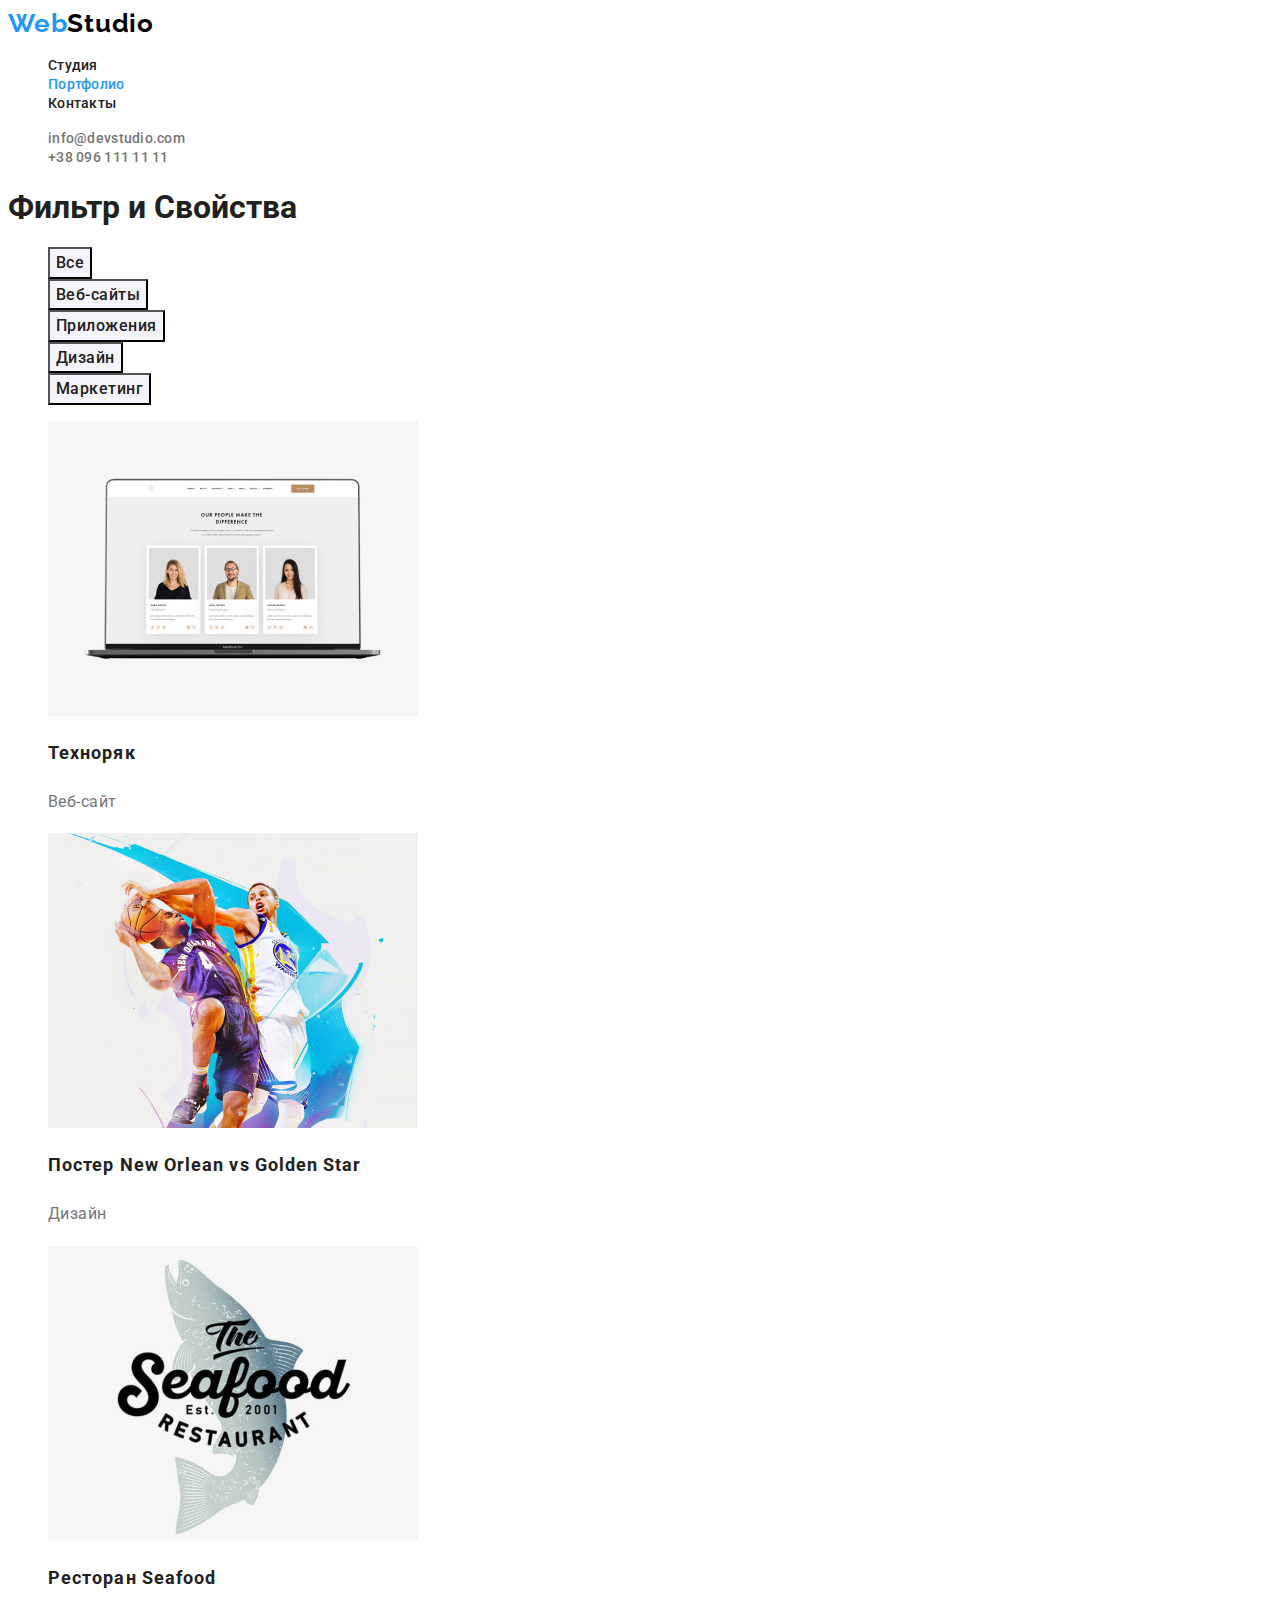
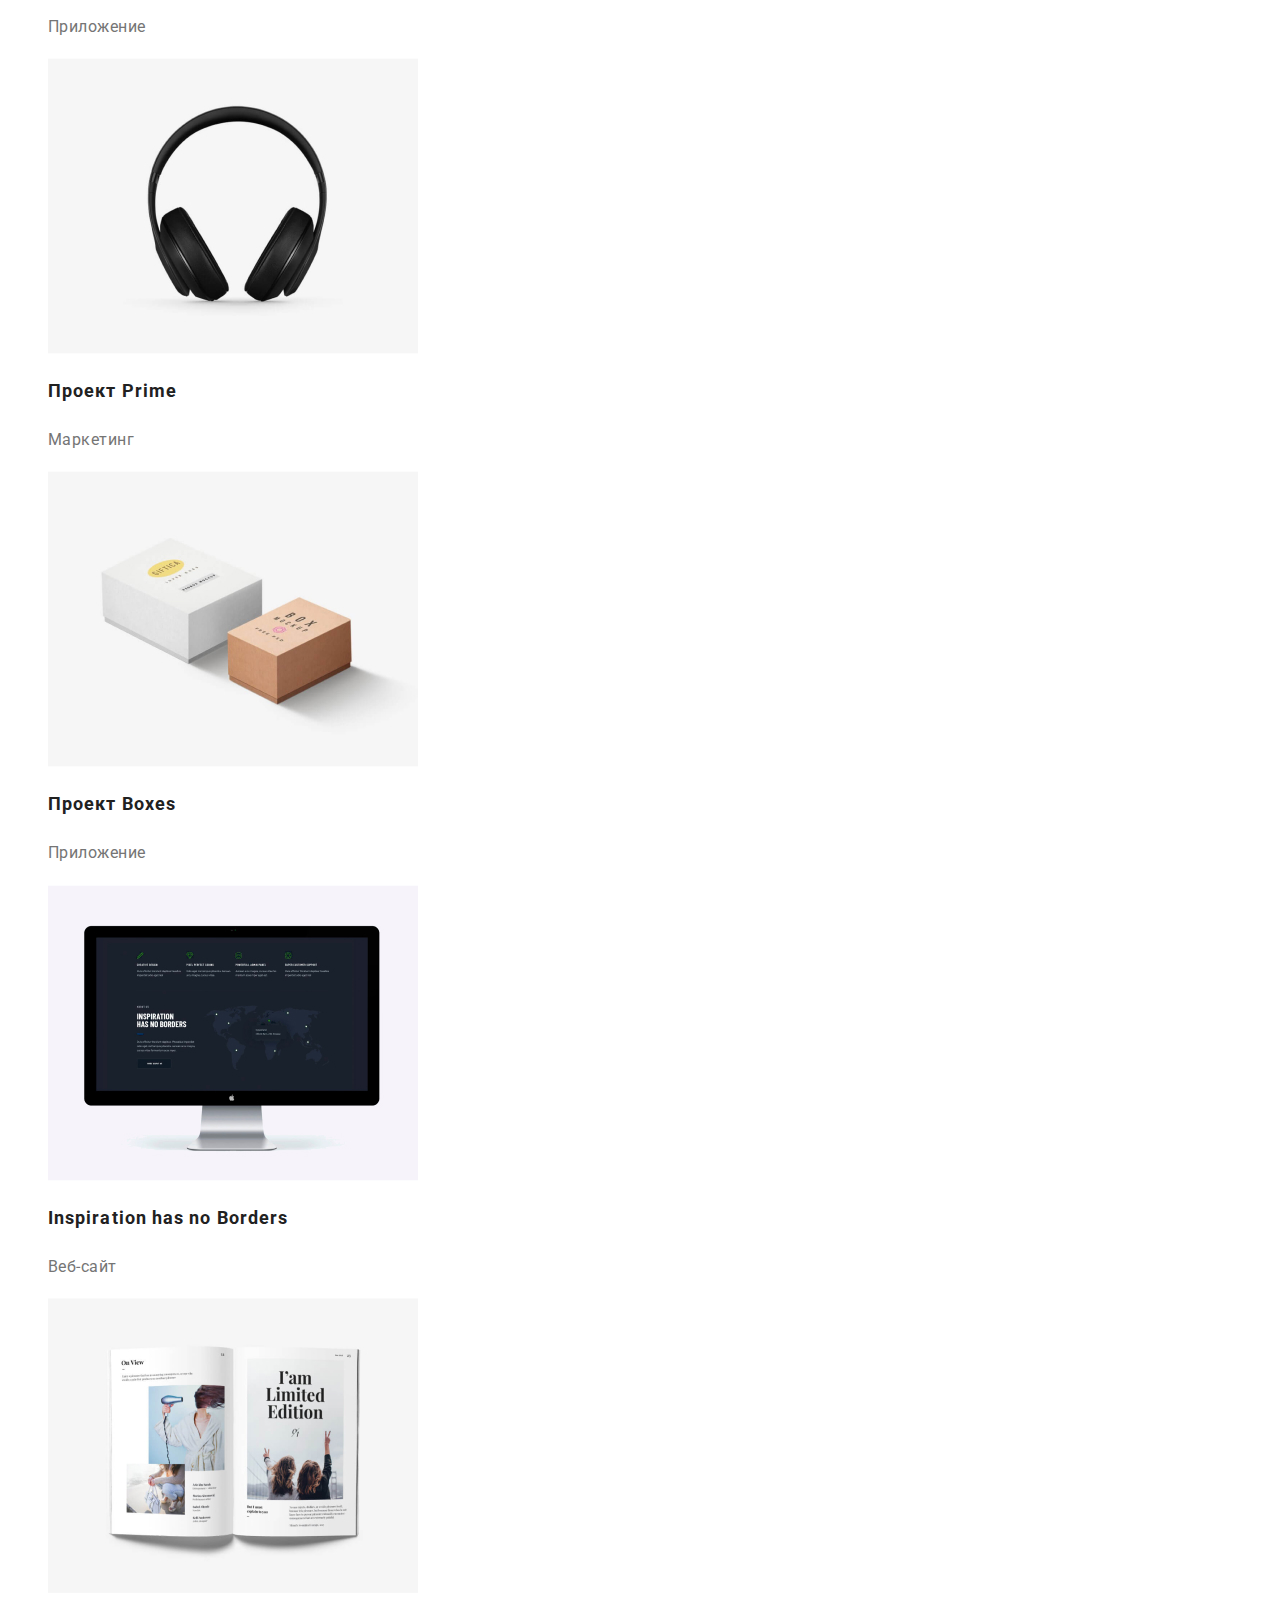
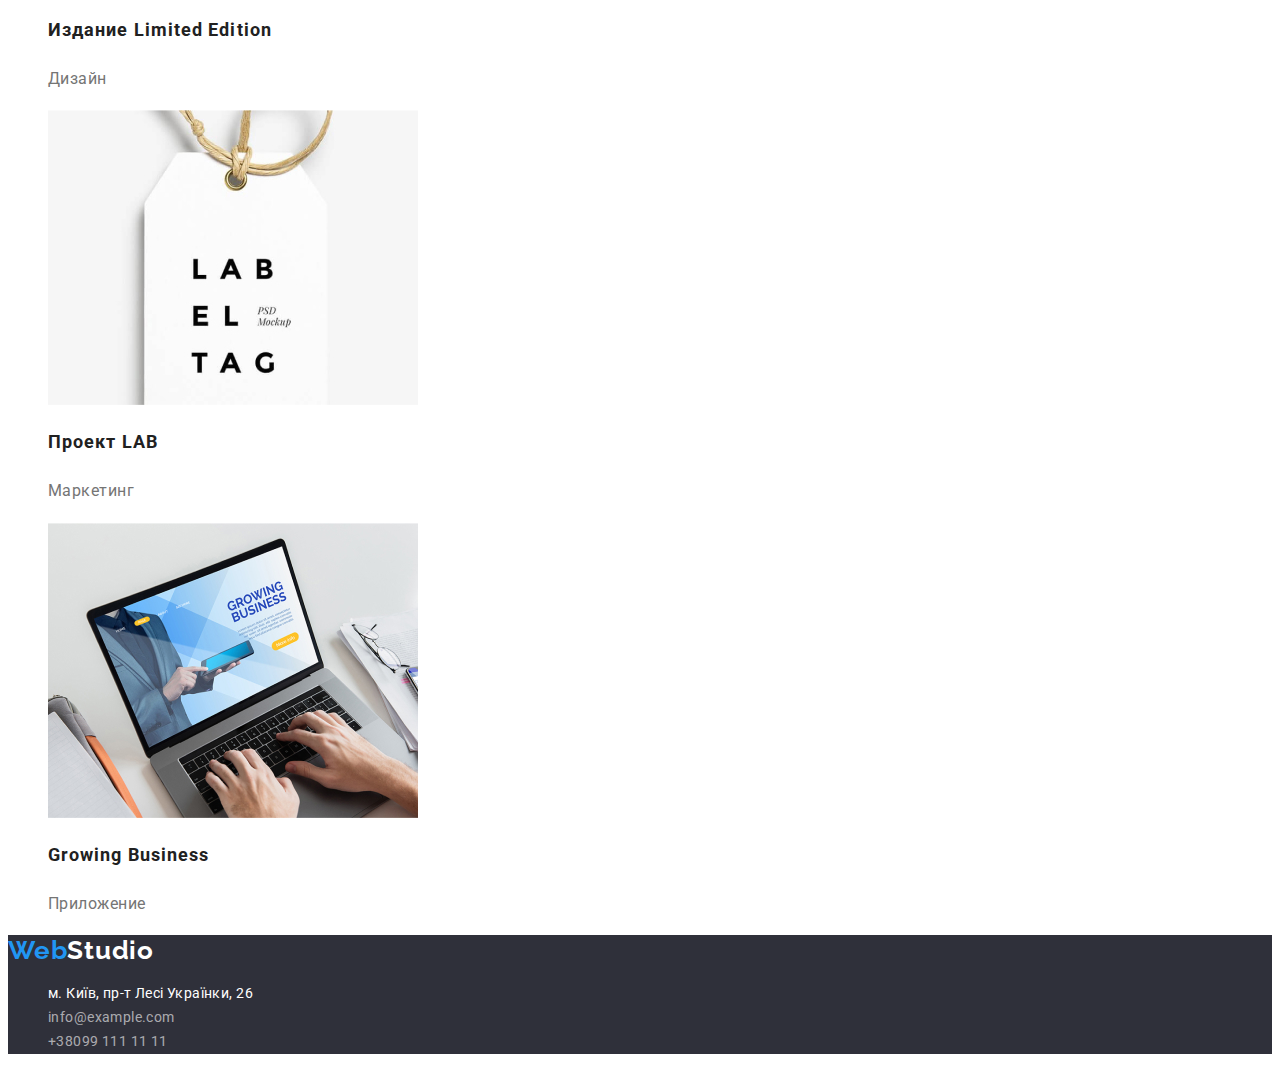
==== portfolio.html @ 3514879c "new" ====
<!DOCTYPE html>
<html lang="ru">

<head>
    <meta charset="UTF-8">
    <meta http-equiv="X-UA-Compatible" content="IE=edge">
    <meta name="viewport" content="width=device-width, initial-scale=1.0">
    <title>Document</title>
    <link rel="preconnect" href="https://fonts.googleapis.com">
    <link rel="preconnect" href="https://fonts.gstatic.com" crossorigin>
    <link href="https://fonts.googleapis.com/css2?family=Raleway:wght@700&family=Roboto:wght@400;500;700;900&display=swap"
        rel="stylesheet">
    <link rel="stylesheet" href="./css/styles.css">
</head>

<body class="bodypage">


    <!-- Хедер -->


    <header class="header">

        <nav class="header-navigation">

            <a href="./index.html" class="header-logo"><span class="header-word">Web</span>Studio</a>

            <ul class="header-list">

                <li class="header-item">
                    <a href="./index.html">Студия</a>
                </li>

                <li class="header-item">
                    <a href="./portfolio.html" class="current">Портфолио</a>
                </li>

                <li class="header-item">
                    <a href="">Контакты</a>
                </li>
            </ul>
        </nav>

        <ul class="header-contact-list">

            <li class="header-contact-item"><a href="info@devstudio.com">info@devstudio.com</a>
            </li>

            <li class="header-contact-item"><a href="+380961111111">+38 096 111 11 11</a>
            </li>
        </ul>
    </header>


    <!-- Мэйн -->

    <main>


        <!-- Мэйн фильтр -->


        <section class="section">

            <h1 class="section-title">Фильтр и Свойства</h1>

            <ul>
                <li>
                    <button type="button" class="btn-secondary">Все</button>
                </li>
                <li>
                    <button type="button" class="btn-secondary">Веб-сайты</button>
                </li>
                <li>
                    <button type="button" class="btn-secondary">Приложения</button>
                </li>
                <li>
                    <button type="button" class="btn-secondary">Дизайн</button>
                </li>
                <li>
                    <button type="button" class="btn-secondary">Маркетинг</button>
                </li>
            </ul>



            <!-- Примеры работ -->


            <ul class="section-list">

                <li class="section-item">
                    <img src="images/техноряк.jpg" alt="ноутбук с примером работы" width=370>

                    <h2 class="section-title">Техноряк</h2>
                    <p class="section-paragraph">Веб-сайт</p>
                </li>

                <li class="section-item">
                    <img src="images/постер.jpg" alt="постер с баскетбольной командой" width=370>

                    <h2 class="section-title">Постер New Orlean vs Golden Star</h2>
                    <p class="section-paragraph">Дизайн</p>

                </li>

                <li class="section-item">
                    <img src="images/ресторан.jpg" alt="логотип ресторану" width=370>

                    <h2 class="section-title">Ресторан Seafood</h2>
                    <p class="section-paragraph">Приложение</p>

                </li>

                <li class="section-item">
                    <img src="images/проект-прайм.jpg" alt="наушники" width=370>

                    <h2 class="section-title">Проект Prime</h2>
                    <p class="section-paragraph">Маркетинг</p>

                </li>

                <li class="section-item">
                    <img src="images/боксеc.jpg" alt="коробки" width=370>

                    <h2 class="section-title">Проект Boxes</h2>
                    <p class="section-paragraph">Приложение</p>

                </li>

                <li class="section-item">
                    <img src="images/img.jpg" alt="монитор" width=370>

                    <h2 class="section-title">Inspiration has no Borders</h2>
                    <p class="section-paragraph">Веб-сайт</p>

                </li>

                <li class="section-item">
                    <img src="images/видання.jpg" alt="журнал" width=370>

                    <h2 class="section-title">Издание Limited Edition</h2>
                    <p class="section-paragraph">Дизайн</p>

                </li>

                <li class="section-item">
                    <img src="images/лаб.jpg" alt="бирка" width=370>

                    <h2 class="section-title">Проект LAB</h2>
                    <p class="section-paragraph">Маркетинг</p>

                </li>

                <li class="section-item">
                    <img src="images/гроун-бизнес.jpg" alt="ноутбук" width=370>

                    <h2 class="section-title">Growing Business</h2>
                    <p class="section-paragraph">Приложение</p>

                </li>

            </ul>
        </section>

    </main>

    <!-- Футер -->

    <footer class="footer">
    
        <a href="./index.html" class="footer-logo"><span class="footer-word">Web</span>Studio</a>
    
        <address>
    
            <ul class="footer-list">
    
                <li class="footer-item"><a
                        href="https://www.google.com.ua/maps/place/%D0%B1%D1%83%D0%BB.+%D0%9B%D0%B5%D1%81%D0%B8+%D0%A3%D0%BA%D1%80%D0%B0%D0%B8%D0%BD%D0%BA%D0%B8,+26,+%D0%9A%D0%B8%D0%B5%D0%B2,+02000/@50.4265807,30.5383858,17z/data=!3m1!4b1!4"
                        class="address" target="_blank" rel="noopener noreferrer">м. Київ, пр-т Лесі Українки, 26</a>
    
                <li class="footer-item"><a href="info@example.com" class="link">info@example.com</a></li>
    
                <li class="footer-item"><a href="+380991111111" class="link">+38099 111 11 11</a></li>
            </ul>
        </address>
    </footer>
</body>

</html>
---- css/styles.css ----
:root {
    --primary-text-color: #212121;
    --secondary-text-color: #757575;
    --additional-text-color: #2196F3;
    --white-tex-color: #FFFFFF;
}

/* index.html */
.bodypage {
    background-color: var(--white-tex-color);
    font-family: Roboto, sans-serif;
}

ul {
    list-style: none;
}

/* header */

.header-logo {
    color: #000000;
    font-family: Raleway, sans-serif;
    font-weight: 700;
    font-size: 26px;
    line-height: 1.2;
    letter-spacing: 0.03em;
    text-decoration: none;
}

.header-word {
    color: var(--additional-text-color);
}

.header-list a {
    color: var(--primary-text-color);
    font-weight: 500;
    font-size: 14px;
    line-height: 1.14;
    letter-spacing: 0.02em;
    text-decoration: none;
}

.header-list a:hover,
.header-list a:focus {
    color: var(--additional-text-color);
}

.header-list a.current {
    color: var(--additional-text-color);
}

.header-contact-item a {
    color: var(--secondary-text-color);
    font-weight: 500;
    font-size: 14px;
    line-height: 1.14;
    letter-spacing: 0.02em;
    text-decoration: none;
}

.header-contact-item a:hover,
.header-contact-item a:focus {
    color: var(--additional-text-color);
}

/* main */
/* main hero */
.hero {
    color: var(--white-tex-color);
    background-color: #2F303A;
}

.hero-title  {
    font-weight: 900;
    font-size: 44px;
    line-height: 1.4;
    text-align: center;
    letter-spacing: 0.06em;
    text-transform: uppercase;
}

.btn-primary {
    color: var(--white-tex-color);
    background-color: var(--additional-text-color);
    font-family: inherit;
    font-weight: 700;
    font-size: 16px;
    line-height: 1.9;
    letter-spacing: 0.06em;
    cursor: pointer;
}

/* наши достоинства */

.section-title {
    color: var(--primary-text-color);
}

.features .title {
    color: var(--primary-text-color);
    font-weight: 700;
    font-size: 14px;
    line-height: 1.14;
    letter-spacing: 0.03em;
    text-transform: uppercase;
}
.features-list .features-title {
    color: var(--primary-text-color);
    font-weight: 700;
    font-size: 14px;
    line-height: 1.17;
    letter-spacing: 0.03em;
}

.features-list .features-paragraph {
    color: var(--secondary-text-color);
    font-weight: 400;
    font-size: 14px;
    line-height: 1.7;
    letter-spacing: 0.03em;
}

/* что мы делаем */

.job-title {
    color: var(--primary-text-color);
    font-weight: 700;
    font-size: 36px;
    line-height: 1.17;
    text-align: center;
    letter-spacing: 0.03em;
}

/* наша команда */

.section.background {
    background-color: #F5F4FA;
}

.team-title {
    color: var(--primary-text-color);
    font-weight: 700;
    font-size: 36px;
    line-height: 1.17;
    text-align: center;
    letter-spacing: 0.03em;
}

.team-list {
    color: var(--primary-text-color);
    font-weight: 700;
    font-size: 36px;
    line-height: 1.17;
    letter-spacing: 0.03em;
}

.team-list .team-second-title {
color: var(--primary-text-color);
    font-weight: 500;
    font-size: 16px;
    line-height: 1.9;
    text-align: center;
    letter-spacing: 0.03em;
}


.team-list .team-paragraph {
    color: var(--secondary-text-color);
    font-weight: 400;
    font-size: 16px;
    line-height: 1.9;
    text-align: center;
    letter-spacing: 0.03em;
}

/* футер */

.footer-background {
    background-color: #2F303A;
}

.footer-logo {
    color: var(--white-tex-color);
    font-family: Raleway, sans-serif;
    font-weight: 700;
    font-size: 26px;
    line-height: 1.2;
    letter-spacing: 0.03em;
    text-decoration: none;
}

.footer-word {
    color: var(--additional-text-color)
}

.footer-list .adress {
    color: var(--white-tex-color);
    font-style: normal;
    font-weight: 400;
    font-size: 14px;
    line-height: 1.7;
    letter-spacing: 0.03em;
    text-decoration: none;
}

.footer-list .link {
    color: rgba(255, 255, 255, 0.6);
    font-style: normal;
    font-weight: 400;
    font-size: 14px;
    line-height: 1.7;
    letter-spacing: 0.03em;
    text-decoration: none;
}

.footer-list a:hover,
.footer-list a:focus {
    color: var(--additional-text-color);
}


/* Portfolio.html */

/* мейн портфолио */

.btn-secondary {
    color: var(--primary-text-color);
    background-color: #F5F4FA;
    font-family: inherit;
    font-weight: 500;
    font-size: 16px;
    line-height: 1.6;
    text-align: center;
    letter-spacing: 0.03em;
    cursor: pointer;
}

.btn-secondary:hover,
.btn-secondary:focus {
    color: var(--white-tex-color);
    background-color: var(--additional-text-color);
}

.section-list .section-title {
    color: var(--primary-text-color);
    font-weight: 700;
    font-size: 18px;
    line-height: 2;
    letter-spacing: 0.06em;
}

.section-list .section-paragraph {
    color: var(--secondary-text-color);
    font-weight: 400;
    font-size: 16px;
    line-height: 1.9;
    letter-spacing: 0.03em;
}

/* футер */

.footer {
    background-color: #2F303A;
}

.footer-logo {
    color:var(--white-tex-color);
    font-family: Raleway, sans-serif;
    font-weight: 700;
    font-size: 26px;
    line-height: 1.2;
    letter-spacing: 0.03em;
    text-decoration: none;
}

.footer-word {
    color: var(--additional-text-color)
}

.footer-list .address {
    color:#FFFFFF;
    font-style: normal;
    font-weight: 400;
    font-size: 14px;
    line-height: 1.7;
    letter-spacing: 0.03em;
    text-decoration: none;
}

.footer-list .link {
    color:#rgba(255, 255, 255, 0.6);
    font-style: normal;
    font-weight: 400;
    font-size: 14px;
    line-height: 1.7;
    letter-spacing: 0.03em;
    text}

.footer-list a:hover,
.footer-list a:focus {
    color: var(--additional-text-color);
}
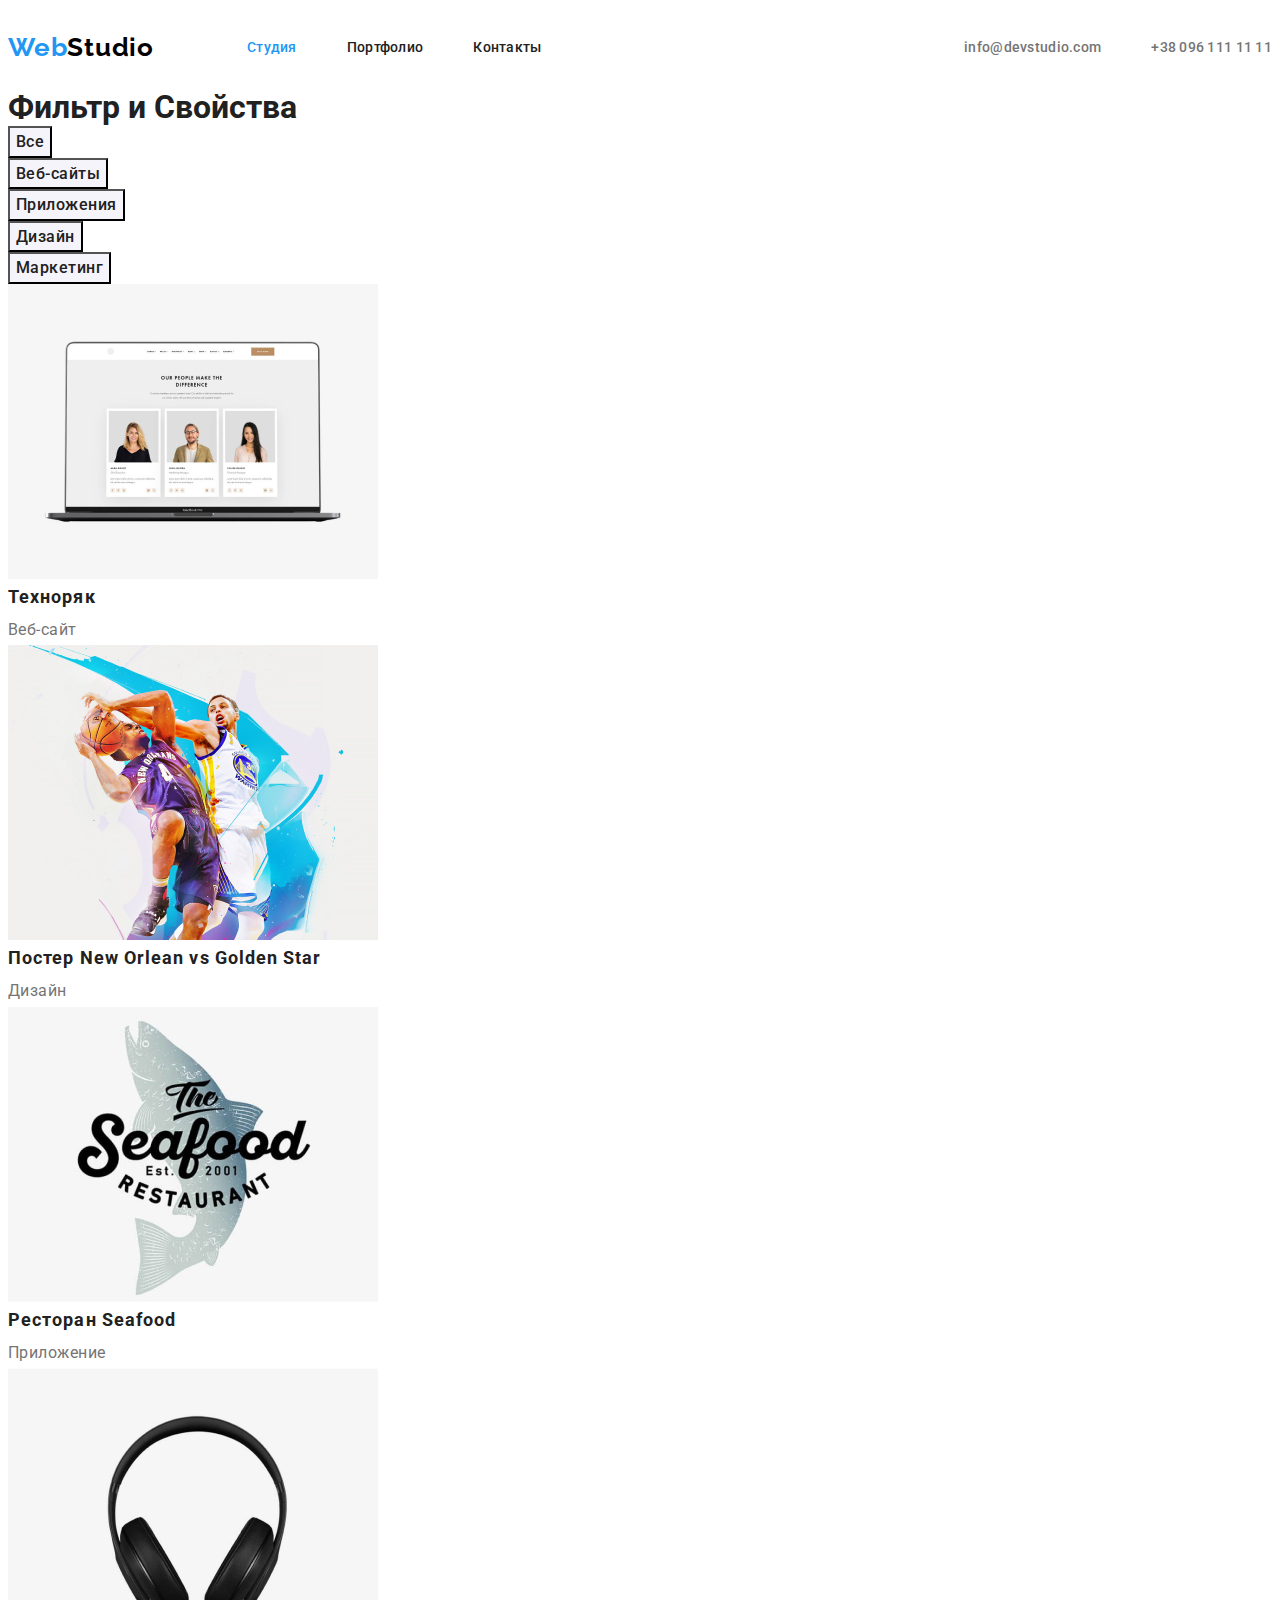
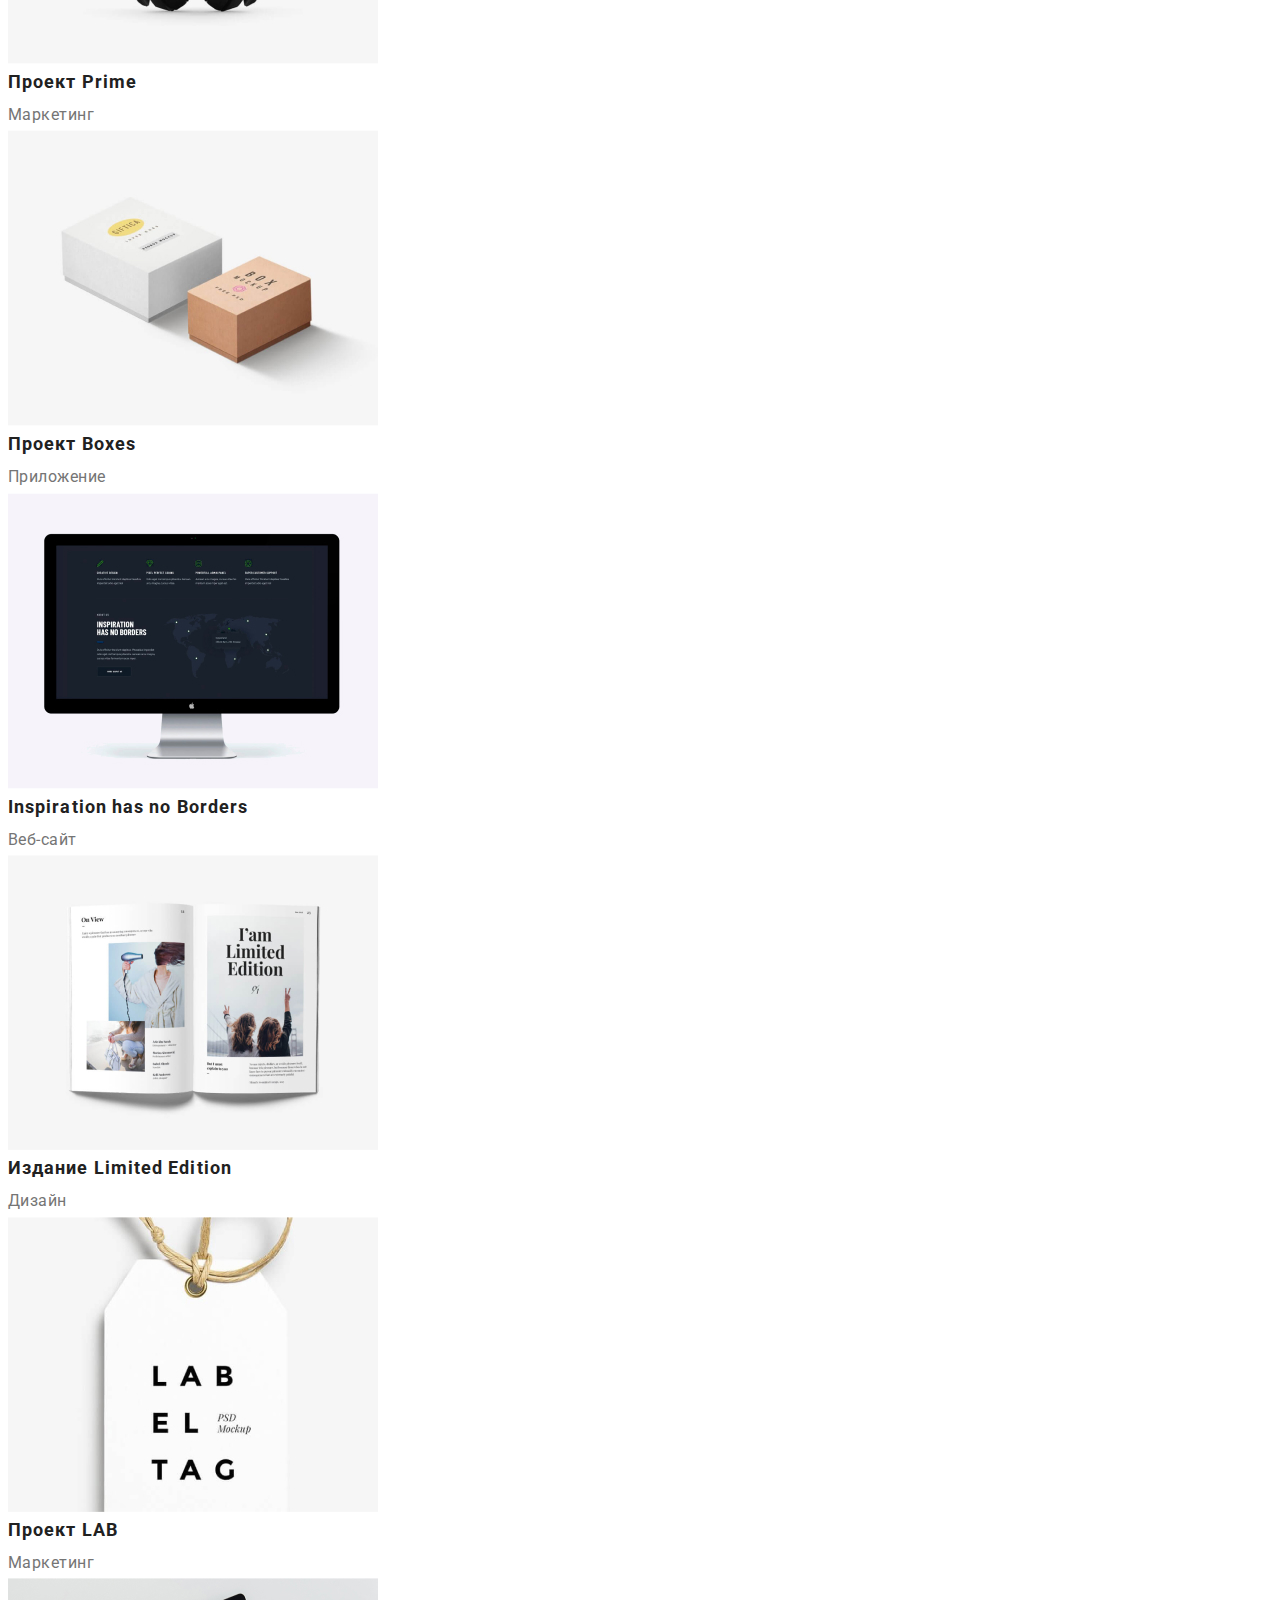
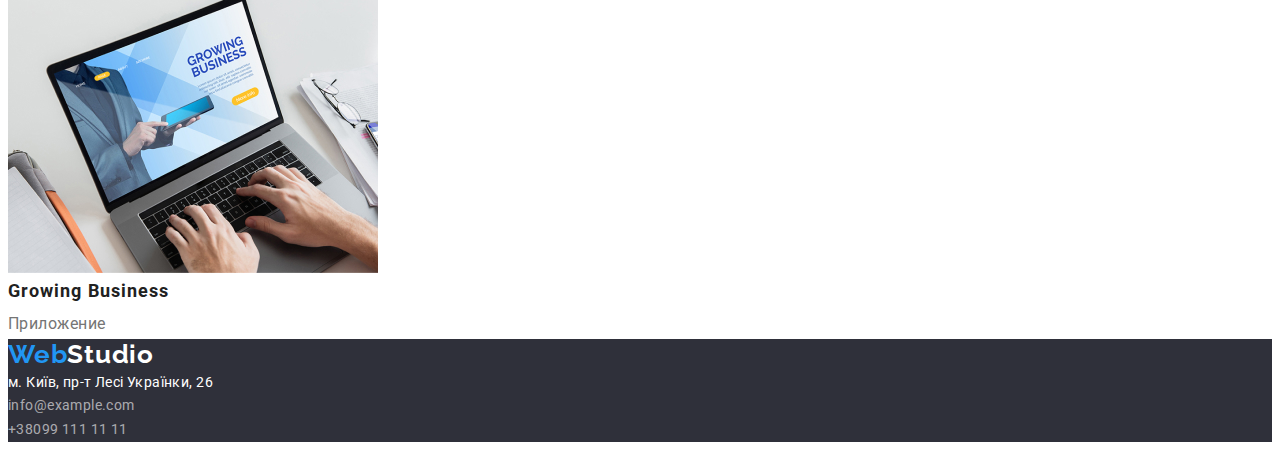
==== commit 46eca179: "1" ====
--- a/portfolio.html
+++ b/portfolio.html
@@ -6,10 +6,13 @@
     <meta http-equiv="X-UA-Compatible" content="IE=edge">
     <meta name="viewport" content="width=device-width, initial-scale=1.0">
     <title>Document</title>
+    
     <link rel="preconnect" href="https://fonts.googleapis.com">
     <link rel="preconnect" href="https://fonts.gstatic.com" crossorigin>
     <link href="https://fonts.googleapis.com/css2?family=Raleway:wght@700&family=Roboto:wght@400;500;700;900&display=swap"
         rel="stylesheet">
+        <link href="https://fonts.googleapis.com/css2?family=Raleway:wght@700&family=Roboto:wght@400;500;700;900&display=swap"
+            rel="stylesheet" />
     <link rel="stylesheet" href="./css/styles.css">
 </head>
 
@@ -19,37 +22,22 @@
     <!-- Хедер -->
 
 
-    <header class="header">
-
-        <nav class="header-navigation">
-
+<header class="header">
+    <div class="container nav">
+        <nav class="header-nav">
             <a href="./index.html" class="header-logo"><span class="header-word">Web</span>Studio</a>
-
-            <ul class="header-list">
-
-                <li class="header-item">
-                    <a href="./index.html">Студия</a>
-                </li>
-
-                <li class="header-item">
-                    <a href="./portfolio.html" class="current">Портфолио</a>
-                </li>
-
-                <li class="header-item">
-                    <a href="">Контакты</a>
-                </li>
+            <ul class="header-navigation">
+                <li class="item"><a class="current" href="./index.html">Студия</a></li>
+                <li class="item"><a href="./portfolio.html">Портфолио</a></li>
+                <li class="item"><a href="">Контакты</a></li>
             </ul>
         </nav>
-
-        <ul class="header-contact-list">
-
-            <li class="header-contact-item"><a href="info@devstudio.com">info@devstudio.com</a>
-            </li>
-
-            <li class="header-contact-item"><a href="+380961111111">+38 096 111 11 11</a>
-            </li>
+        <ul class="header-auth">
+            <li class="item"><a href="mailto:info@devstudio.com">info@devstudio.com</a></li>
+            <li class="item"><a href="tel:+380961111111">+38 096 111 11 11</a></li>
         </ul>
-    </header>
+    </div>
+</header>
 
 
     <!-- Мэйн -->
--- a/css/styles.css
+++ b/css/styles.css
@@ -5,7 +5,37 @@
     --additional-text-color: #2196F3;
     --white-tex-color: #FFFFFF;
 }
-
+ul {
+    list-style: none;
+    padding: 0;
+    margin: 0;
+}
+h1,
+h2,
+h3,
+h4,
+h5,
+h6 {
+    padding: 0;
+    margin: 0;
+}
+
+p {
+    padding: 0;
+    margin: 0;
+}
+
+img {
+    vertical-align: middle;
+}
+
+.conteiner{
+    width: 1200px;
+    margin-left: auto;
+    margin-right: auto;
+    padding-right: 15px;
+    padding-left: 15px;
+}
 /* index.html */
 .bodypage {
     background-color: var(--white-tex-color);
@@ -18,6 +48,16 @@
 
 /* header */
 
+.header .nav {
+    display: flex;
+    align-items: center;
+}
+
+.header-nav {
+    display: flex;
+    align-items: center;
+}
+
 .header-logo {
     color: #000000;
     font-family: Raleway, sans-serif;
@@ -32,7 +72,20 @@
     color: var(--additional-text-color);
 }
 
-.header-list a {
+.header-navigation {
+    display: flex;
+    margin-left: 93px;
+}
+
+.header-navigation .item:not(:last-child) {
+    margin-right: 50px;
+}
+
+.header-navigation a {
+    display: block;
+    padding-top: 32px;
+    padding-bottom: 32px;
+
     color: var(--primary-text-color);
     font-weight: 500;
     font-size: 14px;
@@ -41,16 +94,37 @@
     text-decoration: none;
 }
 
-.header-list a:hover,
-.header-list a:focus {
-    color: var(--additional-text-color);
-}
-
-.header-list a.current {
-    color: var(--additional-text-color);
-}
-
-.header-contact-item a {
+.header-navigation a:hover,
+.header-navigation a:focus {
+    color: var(--additional-text-color);
+}
+
+.header-navigation a.current {
+    color: var(--additional-text-color);
+}
+
+.header-navigation .current {
+    color: var(--additional-text-color);
+}
+
+.header-navigation.current {
+    color: var(--additional-text-color);
+}
+
+.header-auth {
+    display: flex;
+    margin-left: auto;
+}
+
+.header-auth .item:not(:last-child) {
+    margin-right: 50px;
+}
+
+.header-auth a {
+    display: block;
+    padding-top: 32px;
+    padding-bottom: 32px;
+
     color: var(--secondary-text-color);
     font-weight: 500;
     font-size: 14px;
@@ -59,36 +133,51 @@
     text-decoration: none;
 }
 
-.header-contact-item a:hover,
-.header-contact-item a:focus {
-    color: var(--additional-text-color);
-}
-
+.header-auth a:hover,
+.header-auth a:focus {
+    color: var(--additional-text-color);
+}
 /* main */
 /* main hero */
 .hero {
+    padding-top: 200px;
+    padding-bottom: 200px;
+
     color: var(--white-tex-color);
     background-color: #2F303A;
-}
-
-.hero-title  {
+    text-align: center;
+}
+
+.hero-tittle {
+    margin-right: auto;
+    margin-left: auto;
+    margin-bottom: 30px;
+    width: 696px;
+
     font-weight: 900;
     font-size: 44px;
     line-height: 1.4;
-    text-align: center;
     letter-spacing: 0.06em;
     text-transform: uppercase;
 }
 
 .btn-primary {
+    border-radius: 4px;
+    border: 0 solid transparent;
+    padding: 10px 32px;
+    display: inline-block;
+    min-width: 200px;
+
     color: var(--white-tex-color);
     background-color: var(--additional-text-color);
+
     font-family: inherit;
     font-weight: 700;
     font-size: 16px;
     line-height: 1.9;
     letter-spacing: 0.06em;
     cursor: pointer;
+    text-align: center;
 }
 
 /* наши достоинства */
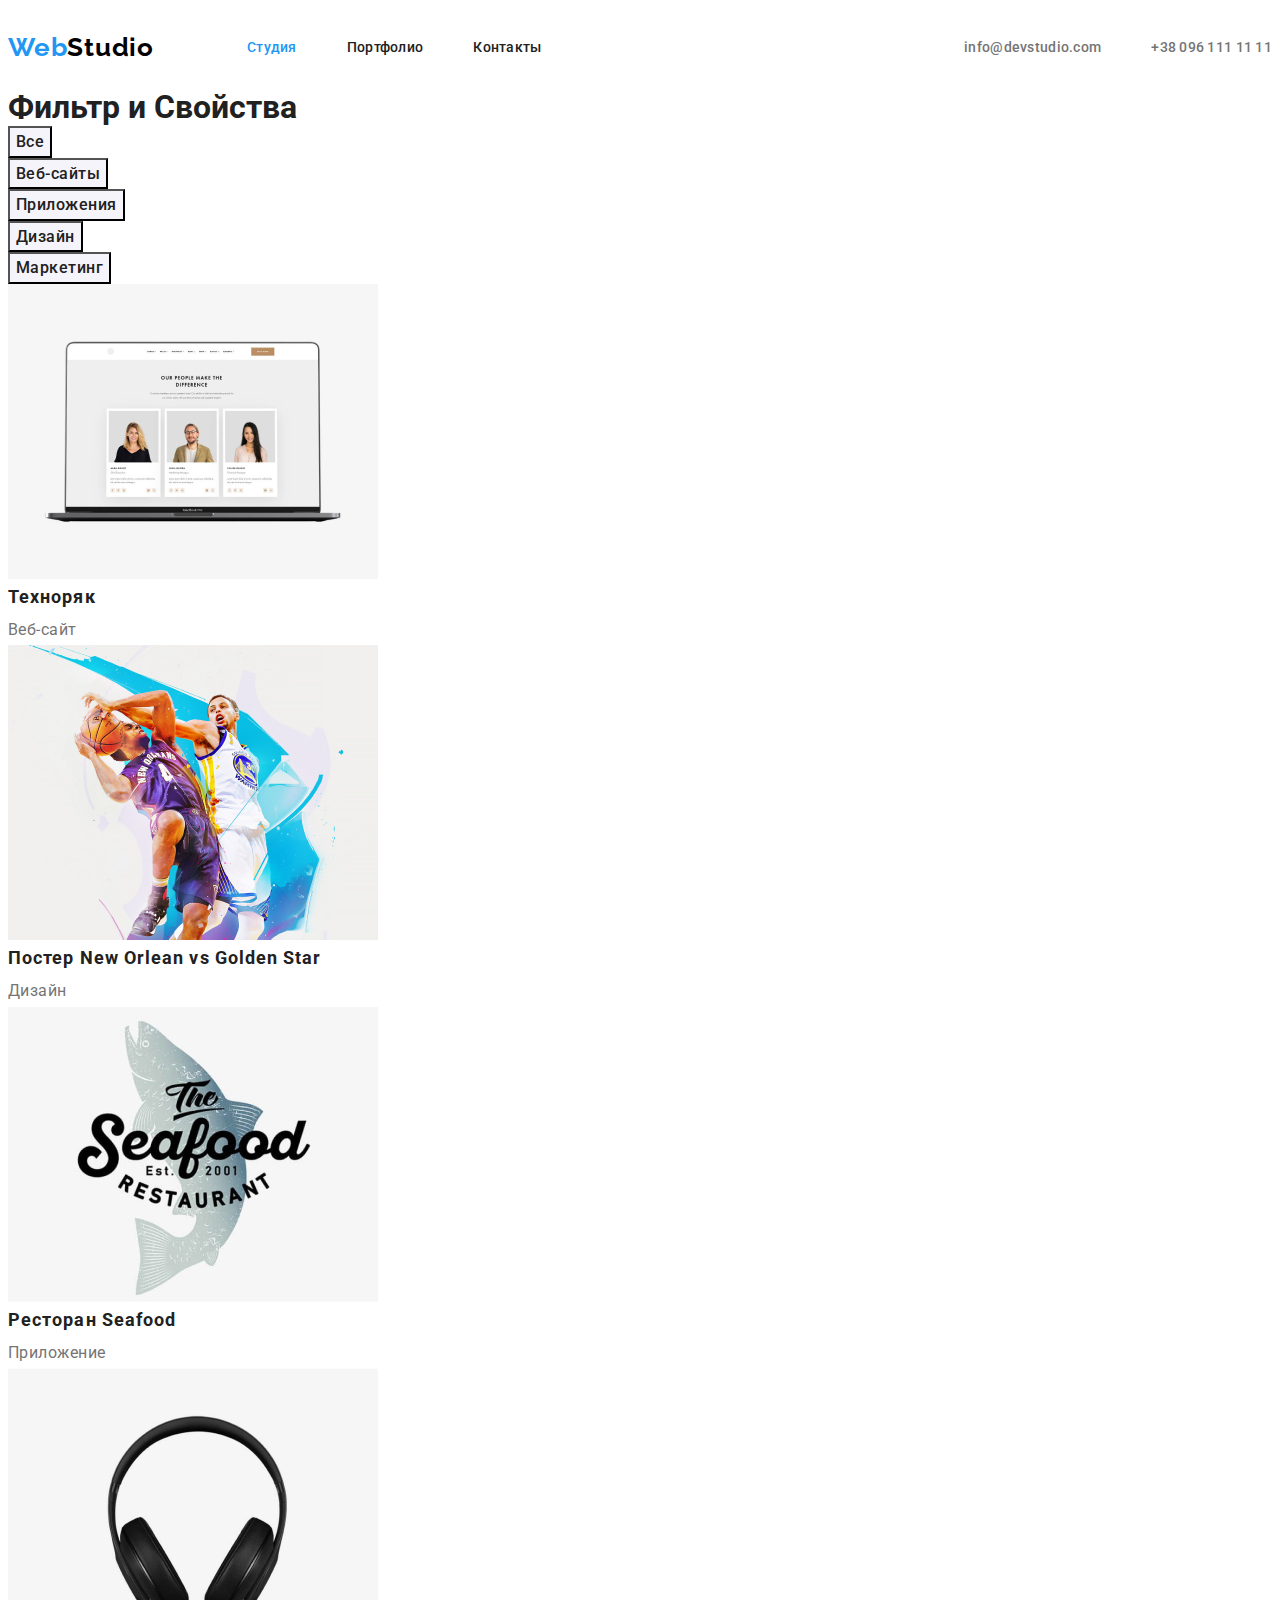
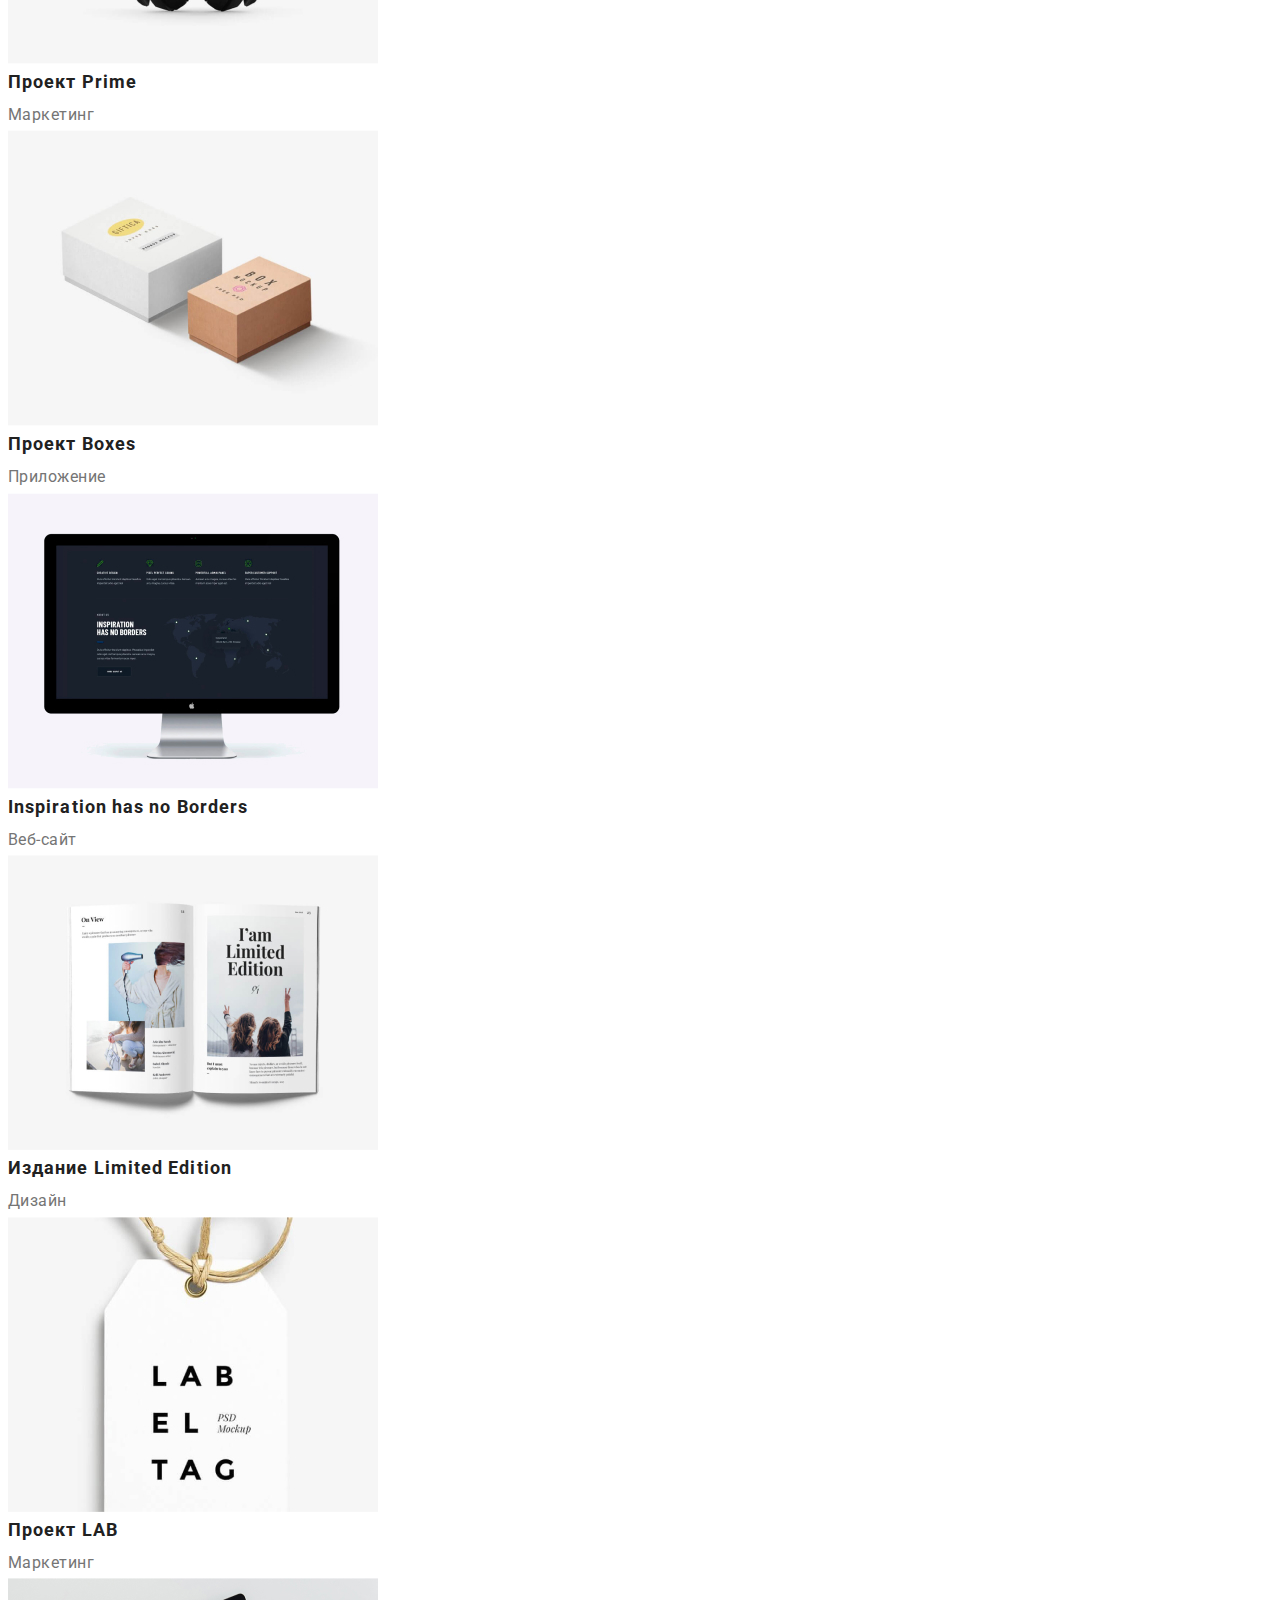
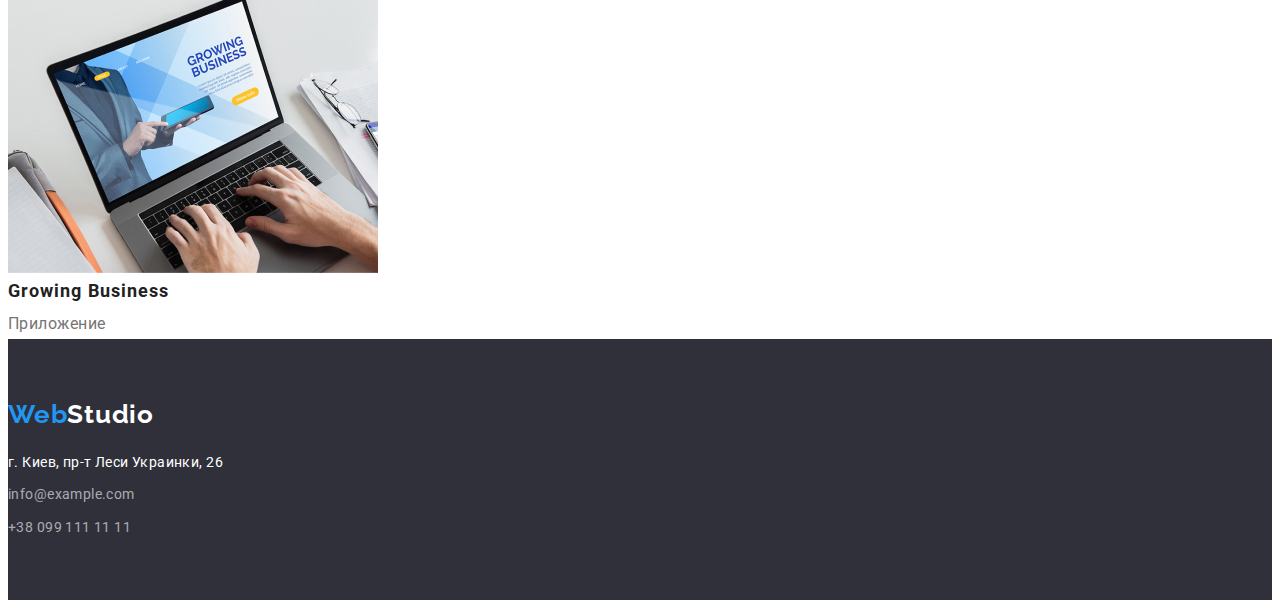
==== commit 5527ba52: "1" ====
--- a/portfolio.html
+++ b/portfolio.html
@@ -155,24 +155,25 @@
 
     <!-- Футер -->
 
-    <footer class="footer">
+    <footer class="footer-background">
+        <div class="container">
+            <a href="./index.html" class="footer-logo"><span class="footer-word">Web</span>Studio</a>
+            <address>
+                <ul class="footer-list">
+                    <li class="item">
+                        <a href="https://www.google.com/maps/d/viewer?mid=10uSM3H-mIU3GznYo2szRIEphczw&hl=en_US&ll=50.42732700000001%2C30.538092&z=17"
+                            target="_blank" rel="noopener noreferrer" class="adress">г. Киев, пр-т Леси Украинки, 26</a>
+                    </li>
+                    <li class="item">
+                        <a href="mailto:info@example.com" class="link">info@example.com</a>
+                    </li>
+                    <li>
+                        <a href="tel:+380991111111" class="link">+38 099 111 11 11</a>
+                    </li>
+                </ul>
+            </address>
+        </div>
+    </footer>
+    </body>
     
-        <a href="./index.html" class="footer-logo"><span class="footer-word">Web</span>Studio</a>
-    
-        <address>
-    
-            <ul class="footer-list">
-    
-                <li class="footer-item"><a
-                        href="https://www.google.com.ua/maps/place/%D0%B1%D1%83%D0%BB.+%D0%9B%D0%B5%D1%81%D0%B8+%D0%A3%D0%BA%D1%80%D0%B0%D0%B8%D0%BD%D0%BA%D0%B8,+26,+%D0%9A%D0%B8%D0%B5%D0%B2,+02000/@50.4265807,30.5383858,17z/data=!3m1!4b1!4"
-                        class="address" target="_blank" rel="noopener noreferrer">м. Київ, пр-т Лесі Українки, 26</a>
-    
-                <li class="footer-item"><a href="info@example.com" class="link">info@example.com</a></li>
-    
-                <li class="footer-item"><a href="+380991111111" class="link">+38099 111 11 11</a></li>
-            </ul>
-        </address>
-    </footer>
-</body>
-
-</html>+    </html>--- a/css/styles.css
+++ b/css/styles.css
@@ -182,6 +182,26 @@
 
 /* наши достоинства */
 
+.features-section {
+    padding-top: 90px;
+    padding-bottom: 90px;
+}
+
+.section-tittle.hide {
+    display: none;
+}
+
+.features-list {
+    display: flex;
+}
+
+.features-list>.item:not(:last-child) {
+    margin-right: 30px;
+}
+
+.features-list .tittle {
+    margin-bottom: 10px;
+}
 .section-title {
     color: var(--primary-text-color);
 }
@@ -212,7 +232,15 @@
 
 /* что мы делаем */
 
-.job-title {
+.section.geom {
+    padding-right: auto;
+    padding-left: auto;
+    padding-bottom: 94px;
+}
+
+.section-tittle {
+    margin-bottom: 50px;
+
     color: var(--primary-text-color);
     font-weight: 700;
     font-size: 36px;
@@ -221,55 +249,76 @@
     letter-spacing: 0.03em;
 }
 
+.whatwedo-list {
+    display: flex;
+    width: calc((100 - 60px) / 3);
+}
+
+.whatwedo-list>.item {
+    margin-right: 30px;
+   
+}
+
+.whatwedo-list>.item:last-child {
+    margin-right: 0;
+}
 /* наша команда */
 
-.section.background {
-    background-color: #F5F4FA;
-}
-
-.team-title {
-    color: var(--primary-text-color);
-    font-weight: 700;
-    font-size: 36px;
-    line-height: 1.17;
-    text-align: center;
-    letter-spacing: 0.03em;
+.team-section {
+ padding-top: 94px;
+ padding-bottom: 94px;
+text-align: center;
+background-color: #F5F4FA;
 }
 
 .team-list {
-    color: var(--primary-text-color);
-    font-weight: 700;
-    font-size: 36px;
-    line-height: 1.17;
-    letter-spacing: 0.03em;
-}
-
-.team-list .team-second-title {
-color: var(--primary-text-color);
+    display: flex;
+}
+
+.team-list>.item {
+    width: calc((100% - 90px) / 4);
+    border-radius: 0px 0px 4px 4px;
+
+background-color: var(--white-tex-color);
+}
+
+.team-list> .item+ .item {
+    margin-left: 30px;
+}
+
+.team-list .tittle {
+    margin-bottom: 10px;
+
+    color: var(--primary-text-color);
     font-weight: 500;
     font-size: 16px;
-    line-height: 1.9;
-    text-align: center;
-    letter-spacing: 0.03em;
-}
-
-
-.team-list .team-paragraph {
+    line-height: 1.19;
+    letter-spacing: 0.03em;
+}
+
+.team-list .paragraph {
     color: var(--secondary-text-color);
     font-weight: 400;
     font-size: 16px;
-    line-height: 1.9;
-    text-align: center;
-    letter-spacing: 0.03em;
-}
-
+    line-height: 1.19;
+    letter-spacing: 0.03em;
+}
+
+.item> .box {
+    padding-top: 30px;
+    padding-bottom: 30px;
+}
 /* футер */
 
 .footer-background {
     background-color: #2F303A;
-}
-
-.footer-logo {
+    padding-top: 60px;
+    padding-bottom: 60px;
+    }
+    .footer-logo {
+    display: block;
+    margin-bottom: 20px;
+
     color: var(--white-tex-color);
     font-family: Raleway, sans-serif;
     font-weight: 700;
@@ -291,6 +340,10 @@
     line-height: 1.7;
     letter-spacing: 0.03em;
     text-decoration: none;
+}
+
+.footer-list>.item:not(:last-child) {
+    margin-bottom: 9px;
 }
 
 .footer-list .link {
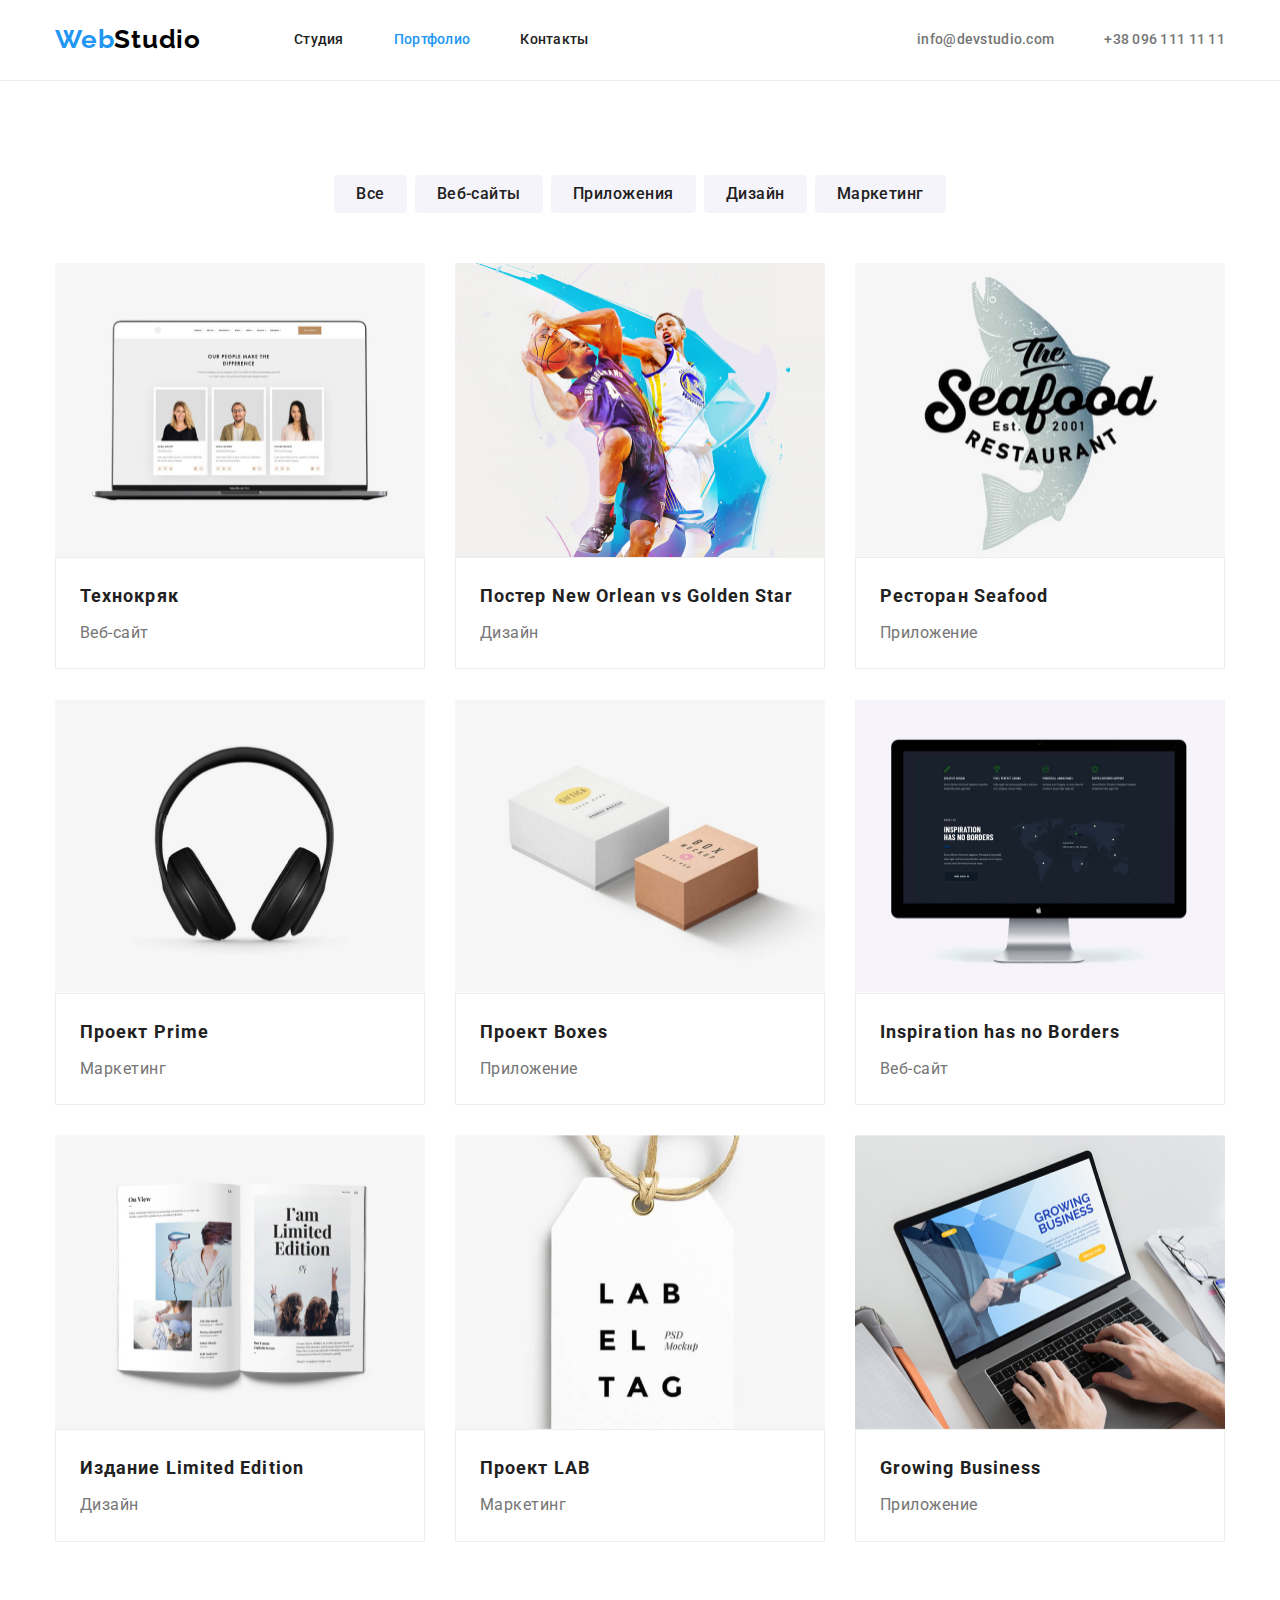
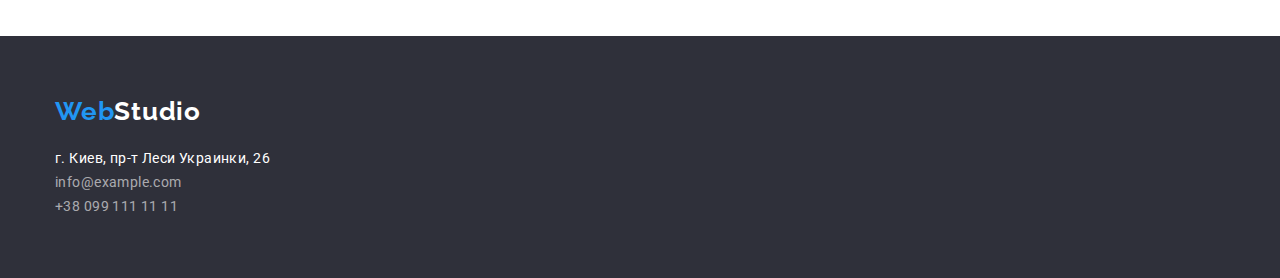
==== commit 865c10f0: "+" ====
--- a/portfolio.html
+++ b/portfolio.html
@@ -2,169 +2,158 @@
 <html lang="ru">
 
 <head>
-    <meta charset="UTF-8">
-    <meta http-equiv="X-UA-Compatible" content="IE=edge">
-    <meta name="viewport" content="width=device-width, initial-scale=1.0">
-    <title>Document</title>
-    
-    <link rel="preconnect" href="https://fonts.googleapis.com">
-    <link rel="preconnect" href="https://fonts.gstatic.com" crossorigin>
-    <link href="https://fonts.googleapis.com/css2?family=Raleway:wght@700&family=Roboto:wght@400;500;700;900&display=swap"
-        rel="stylesheet">
-        <link href="https://fonts.googleapis.com/css2?family=Raleway:wght@700&family=Roboto:wght@400;500;700;900&display=swap"
-            rel="stylesheet" />
-    <link rel="stylesheet" href="./css/styles.css">
+    <meta charset="UTF-8" />
+    <meta http-equiv="X-UA-Compatible" content="IE=edge" />
+    <meta name="viewport" content="width=device-width, initial-scale=1.0" />
+    <title>Portfolio</title>
+    <link
+        href="https://fonts.googleapis.com/css2?family=Raleway:wght@700&family=Roboto:wght@400;500;700;900&display=swap"
+        rel="stylesheet" />
+    <link rel="stylesheet"
+        href="https://cdnjs.cloudflare.com/ajax/libs/modern-normalize/1.1.0/modern-normalize.min.css" />
+    <link rel="stylesheet" href="./css/styles.css" />
 </head>
 
 <body class="bodypage">
-
-
-    <!-- Хедер -->
-
-
-<header class="header">
-    <div class="container nav">
-        <nav class="header-nav">
-            <a href="./index.html" class="header-logo"><span class="header-word">Web</span>Studio</a>
-            <ul class="header-navigation">
-                <li class="item"><a class="current" href="./index.html">Студия</a></li>
-                <li class="item"><a href="./portfolio.html">Портфолио</a></li>
-                <li class="item"><a href="">Контакты</a></li>
-            </ul>
-        </nav>
-        <ul class="header-auth">
-            <li class="item"><a href="mailto:info@devstudio.com">info@devstudio.com</a></li>
-            <li class="item"><a href="tel:+380961111111">+38 096 111 11 11</a></li>
-        </ul>
-    </div>
-</header>
-
-
-    <!-- Мэйн -->
-
-    <main>
-
-
-        <!-- Мэйн фильтр -->
-
-
-        <section class="section">
-
-            <h1 class="section-title">Фильтр и Свойства</h1>
-
-            <ul>
-                <li>
-                    <button type="button" class="btn-secondary">Все</button>
+    <!-- Header -->
+    <header class="header line">
+        <div class="container nav">
+            <nav class="header-nav">
+                <a href="./index.html" class="header-logo"><span class="header-word">Web</span>Studio</a>
+                <ul class="header-navigation">
+                    <li class="item"><a href="./index.html">Студия</a></li>
+                    <li class="item">
+                        <a class="current" href="./portfolio.html">Портфолио</a>
+                    </li>
+                    <li class="item"><a href="">Контакты</a></li>
+                </ul>
+            </nav>
+            <ul class="header-auth">
+                <li class="item">
+                    <a href="mailto:info@devstudio.com">info@devstudio.com</a>
                 </li>
-                <li>
-                    <button type="button" class="btn-secondary">Веб-сайты</button>
-                </li>
-                <li>
-                    <button type="button" class="btn-secondary">Приложения</button>
-                </li>
-                <li>
-                    <button type="button" class="btn-secondary">Дизайн</button>
-                </li>
-                <li>
-                    <button type="button" class="btn-secondary">Маркетинг</button>
+                <li class="item">
+                    <a href="tel:+380961111111">+38 096 111 11 11</a>
                 </li>
             </ul>
+        </div>
+    </header>
 
+    <!-- Main -->
+    <main>
+        <section class="section-portfolio">
+            <div class="container">
+                <h1 class="hide">Фильтер и Свойства</h1>
 
+                <!-- Main: Filter -->
+                <ul class="filter-list">
+                    <li class="item">
+                        <button type="button" class="btn-secondary">Все</button>
+                    </li>
+                    <li class="item">
+                        <button type="button" class="btn-secondary">Веб-сайты</button>
+                    </li>
+                    <li class="item">
+                        <button type="button" class="btn-secondary">Приложения</button>
+                    </li>
+                    <li class="item">
+                        <button type="button" class="btn-secondary">Дизайн</button>
+                    </li>
+                    <li class="item">
+                        <button type="button" class="btn-secondary">Маркетинг</button>
+                    </li>
+                </ul>
 
-            <!-- Примеры работ -->
-
-
-            <ul class="section-list">
-
-                <li class="section-item">
-                    <img src="images/техноряк.jpg" alt="ноутбук с примером работы" width=370>
-
-                    <h2 class="section-title">Техноряк</h2>
-                    <p class="section-paragraph">Веб-сайт</p>
-                </li>
-
-                <li class="section-item">
-                    <img src="images/постер.jpg" alt="постер с баскетбольной командой" width=370>
-
-                    <h2 class="section-title">Постер New Orlean vs Golden Star</h2>
-                    <p class="section-paragraph">Дизайн</p>
-
-                </li>
-
-                <li class="section-item">
-                    <img src="images/ресторан.jpg" alt="логотип ресторану" width=370>
-
-                    <h2 class="section-title">Ресторан Seafood</h2>
-                    <p class="section-paragraph">Приложение</p>
-
-                </li>
-
-                <li class="section-item">
-                    <img src="images/проект-прайм.jpg" alt="наушники" width=370>
-
-                    <h2 class="section-title">Проект Prime</h2>
-                    <p class="section-paragraph">Маркетинг</p>
-
-                </li>
-
-                <li class="section-item">
-                    <img src="images/боксеc.jpg" alt="коробки" width=370>
-
-                    <h2 class="section-title">Проект Boxes</h2>
-                    <p class="section-paragraph">Приложение</p>
-
-                </li>
-
-                <li class="section-item">
-                    <img src="images/img.jpg" alt="монитор" width=370>
-
-                    <h2 class="section-title">Inspiration has no Borders</h2>
-                    <p class="section-paragraph">Веб-сайт</p>
-
-                </li>
-
-                <li class="section-item">
-                    <img src="images/видання.jpg" alt="журнал" width=370>
-
-                    <h2 class="section-title">Издание Limited Edition</h2>
-                    <p class="section-paragraph">Дизайн</p>
-
-                </li>
-
-                <li class="section-item">
-                    <img src="images/лаб.jpg" alt="бирка" width=370>
-
-                    <h2 class="section-title">Проект LAB</h2>
-                    <p class="section-paragraph">Маркетинг</p>
-
-                </li>
-
-                <li class="section-item">
-                    <img src="images/гроун-бизнес.jpg" alt="ноутбук" width=370>
-
-                    <h2 class="section-title">Growing Business</h2>
-                    <p class="section-paragraph">Приложение</p>
-
-                </li>
-
-            </ul>
+                <!-- Main: Features -->
+                <ul class="features-list">
+                    <li class="item">
+                        <a><img src="./images/техноряк.jpg" alt="Ноутбук" width="370" height="294" />
+                            <div class="portfolio-box">
+                                <h2 class="tittle">Технокряк</h2>
+                                <p class="paragraph">Веб-сайт</p>
+                            </div>
+                        </a>
+                    </li>
+                    <li class="item">
+                        <a><img src="./images/постер.jpg" alt="Баскетболісти" width="370" height="294" />
+                            <div class="portfolio-box">
+                                <h2 class="tittle">Постер New Orlean vs Golden Star</h2>
+                                <p class="paragraph">Дизайн</p>
+                            </div>
+                        </a>
+                    </li>
+                    <li class="item">
+                        <a><img src="./images/ресторан.jpg" alt="Логотип" width="370" height="294" />
+                            <div class="portfolio-box">
+                                <h2 class="tittle">Ресторан Seafood</h2>
+                                <p class="paragraph">Приложение</p>
+                            </div>
+                        </a>
+                    </li>
+                    <li class="item">
+                        <a><img src="./images/проект-прайм.jpg" alt="Навушники" width="370" height="294" />
+                            <div class="portfolio-box">
+                                <h2 class="tittle">Проект Prime</h2>
+                                <p class="paragraph">Маркетинг</p>
+                            </div>
+                        </a>
+                    </li>
+                    <li class="item">
+                        <a><img src="./images/боксеc.jpg" alt="Дві коробки" width="370" height="294" />
+                            <div class="portfolio-box">
+                                <h2 class="tittle">Проект Boxes</h2>
+                                <p class="paragraph">Приложение</p>
+                            </div>
+                        </a>
+                    </li>
+                    <li class="item">
+                        <a><img src="./images/img.jpg" alt="Моноблок" width="370" height="294" />
+                            <div class="portfolio-box">
+                                <h2 class="tittle">Inspiration has no Borders</h2>
+                                <p class="paragraph">Веб-сайт</p>
+                            </div>
+                        </a>
+                    </li>
+                    <li class="item">
+                        <a><img src="./images/видання.jpg" alt="Глянцевий журнал" width="370" height="294" />
+                            <div class="portfolio-box">
+                                <h2 class="tittle">Издание Limited Edition</h2>
+                                <p class="paragraph">Дизайн</p>
+                            </div>
+                        </a>
+                    </li>
+                    <li class="item">
+                        <a><img src="./images/лаб.jpg" alt="Бумажний тег" width="370" height="294" />
+                            <div class="portfolio-box">
+                                <h2 class="tittle">Проект LAB</h2>
+                                <p class="paragraph">Маркетинг</p>
+                            </div>
+                        </a>
+                    </li>
+                    <li class="item">
+                        <a><img src="./images/гроун-бизнес.jpg" alt="Ноутбук" width="370" height="294" />
+                            <div class="portfolio-box">
+                                <h2 class="tittle">Growing Business</h2>
+                                <p class="paragraph">Приложение</p>
+                            </div>
+                        </a>
+                    </li>
+                </ul>
+            </div>
         </section>
-
     </main>
 
-    <!-- Футер -->
-
+    <!-- Footer -->
     <footer class="footer-background">
         <div class="container">
             <a href="./index.html" class="footer-logo"><span class="footer-word">Web</span>Studio</a>
             <address>
                 <ul class="footer-list">
-                    <li class="item">
+                    <li>
                         <a href="https://www.google.com/maps/d/viewer?mid=10uSM3H-mIU3GznYo2szRIEphczw&hl=en_US&ll=50.42732700000001%2C30.538092&z=17"
                             target="_blank" rel="noopener noreferrer" class="adress">г. Киев, пр-т Леси Украинки, 26</a>
                     </li>
-                    <li class="item">
+                    <li>
                         <a href="mailto:info@example.com" class="link">info@example.com</a>
                     </li>
                     <li>
@@ -174,6 +163,6 @@
             </address>
         </div>
     </footer>
-    </body>
-    
-    </html>+</body>
+
+</html>--- a/css/styles.css
+++ b/css/styles.css
@@ -5,11 +5,13 @@
     --additional-text-color: #2196F3;
     --white-tex-color: #FFFFFF;
 }
+
 ul {
     list-style: none;
     padding: 0;
     margin: 0;
 }
+
 h1,
 h2,
 h3,
@@ -29,25 +31,24 @@
     vertical-align: middle;
 }
 
-.conteiner{
+.container {
     width: 1200px;
     margin-left: auto;
     margin-right: auto;
     padding-right: 15px;
     padding-left: 15px;
-}
-/* index.html */
+
+
+    /* outline: 2px solid tomato; */
+}
+
+/* !!! index.html !!! */
 .bodypage {
     background-color: var(--white-tex-color);
     font-family: Roboto, sans-serif;
 }
 
-ul {
-    list-style: none;
-}
-
-/* header */
-
+/* Header */
 .header .nav {
     display: flex;
     align-items: center;
@@ -137,8 +138,9 @@
 .header-auth a:focus {
     color: var(--additional-text-color);
 }
-/* main */
-/* main hero */
+
+/* Main */
+/* Main: Hero */
 .hero {
     padding-top: 200px;
     padding-bottom: 200px;
@@ -180,9 +182,9 @@
     text-align: center;
 }
 
-/* наши достоинства */
-
-.features-section {
+
+/* Main: Specification */
+.section.geo {
     padding-top: 90px;
     padding-bottom: 90px;
 }
@@ -191,22 +193,17 @@
     display: none;
 }
 
-.features-list {
-    display: flex;
-}
-
-.features-list>.item:not(:last-child) {
+.specification-list {
+    display: flex;
+}
+
+.specification-list>.item:not(:last-child) {
     margin-right: 30px;
 }
 
-.features-list .tittle {
+.specification-list .tittle {
     margin-bottom: 10px;
-}
-.section-title {
-    color: var(--primary-text-color);
-}
-
-.features .title {
+
     color: var(--primary-text-color);
     font-weight: 700;
     font-size: 14px;
@@ -214,15 +211,10 @@
     letter-spacing: 0.03em;
     text-transform: uppercase;
 }
-.features-list .features-title {
-    color: var(--primary-text-color);
-    font-weight: 700;
-    font-size: 14px;
-    line-height: 1.17;
-    letter-spacing: 0.03em;
-}
-
-.features-list .features-paragraph {
+
+.specification-list .paragraph {
+    width: 270px;
+
     color: var(--secondary-text-color);
     font-weight: 400;
     font-size: 14px;
@@ -230,8 +222,7 @@
     letter-spacing: 0.03em;
 }
 
-/* что мы делаем */
-
+/* Main: What we do */
 .section.geom {
     padding-right: auto;
     padding-left: auto;
@@ -256,19 +247,19 @@
 
 .whatwedo-list>.item {
     margin-right: 30px;
-   
 }
 
 .whatwedo-list>.item:last-child {
     margin-right: 0;
 }
-/* наша команда */
-
-.team-section {
- padding-top: 94px;
- padding-bottom: 94px;
-text-align: center;
-background-color: #F5F4FA;
+
+/* Main: our team */
+.section.background {
+    padding-top: 94px;
+    padding-bottom: 94px;
+
+    text-align: center;
+    background-color: #F5F4FA;
 }
 
 .team-list {
@@ -279,10 +270,10 @@
     width: calc((100% - 90px) / 4);
     border-radius: 0px 0px 4px 4px;
 
-background-color: var(--white-tex-color);
-}
-
-.team-list> .item+ .item {
+    background-color: var(--white-tex-color);
+}
+
+.team-list>.item+.item {
     margin-left: 30px;
 }
 
@@ -304,18 +295,19 @@
     letter-spacing: 0.03em;
 }
 
-.item> .box {
+.item>.box {
     padding-top: 30px;
     padding-bottom: 30px;
 }
-/* футер */
-
+
+/* Footer */
 .footer-background {
     background-color: #2F303A;
     padding-top: 60px;
     padding-bottom: 60px;
-    }
-    .footer-logo {
+}
+
+.footer-logo {
     display: block;
     margin-bottom: 20px;
 
@@ -361,12 +353,41 @@
     color: var(--additional-text-color);
 }
 
-
-/* Portfolio.html */
-
-/* мейн портфолио */
+/* !!! portfolio.html !!! */
+/* Header ✅ DONE */
+
+/* Main */
+.header.line {
+    border-bottom: 1px solid #ECECEC;
+}
+
+.section-portfolio .hide {
+    display: none;
+}
+
+.section-portfolio {
+    padding-top: 94px;
+    padding-right: auto;
+    padding-bottom: 94px;
+    padding-left: auto;
+}
+
+/* Filter */
+.filter-list {
+    display: flex;
+    justify-content: center;
+    margin-bottom: 50px;
+}
+
+.filter-list>.item:not(:last-child) {
+    margin-right: 8px;
+}
 
 .btn-secondary {
+    border-radius: 4px;
+    border: 0 solid transparent;
+    padding: 6px 22px;
+
     color: var(--primary-text-color);
     background-color: #F5F4FA;
     font-family: inherit;
@@ -384,7 +405,29 @@
     background-color: var(--additional-text-color);
 }
 
-.section-list .section-title {
+/* Features */
+.features-list {
+    display: flex;
+    flex-wrap: wrap;
+}
+
+.features-list>.item {
+    width: calc((100% - 60px) / 3);
+    margin-right: 30px;
+    margin-bottom: 30px;
+}
+
+.features-list>.item:nth-child(3n) {
+    margin-right: 0;
+}
+
+.features-list>.item:nth-last-child(-n+3) {
+    margin-bottom: 0%;
+}
+
+.features-list .tittle {
+    margin-bottom: 4px;
+
     color: var(--primary-text-color);
     font-weight: 700;
     font-size: 18px;
@@ -392,7 +435,7 @@
     letter-spacing: 0.06em;
 }
 
-.section-list .section-paragraph {
+.features-list .paragraph {
     color: var(--secondary-text-color);
     font-weight: 400;
     font-size: 16px;
@@ -400,46 +443,7 @@
     letter-spacing: 0.03em;
 }
 
-/* футер */
-
-.footer {
-    background-color: #2F303A;
-}
-
-.footer-logo {
-    color:var(--white-tex-color);
-    font-family: Raleway, sans-serif;
-    font-weight: 700;
-    font-size: 26px;
-    line-height: 1.2;
-    letter-spacing: 0.03em;
-    text-decoration: none;
-}
-
-.footer-word {
-    color: var(--additional-text-color)
-}
-
-.footer-list .address {
-    color:#FFFFFF;
-    font-style: normal;
-    font-weight: 400;
-    font-size: 14px;
-    line-height: 1.7;
-    letter-spacing: 0.03em;
-    text-decoration: none;
-}
-
-.footer-list .link {
-    color:#rgba(255, 255, 255, 0.6);
-    font-style: normal;
-    font-weight: 400;
-    font-size: 14px;
-    line-height: 1.7;
-    letter-spacing: 0.03em;
-    text}
-
-.footer-list a:hover,
-.footer-list a:focus {
-    color: var(--additional-text-color);
+.item .portfolio-box {
+    padding: 20px 24px;
+    border: 1px solid #EEEEEE;
 }